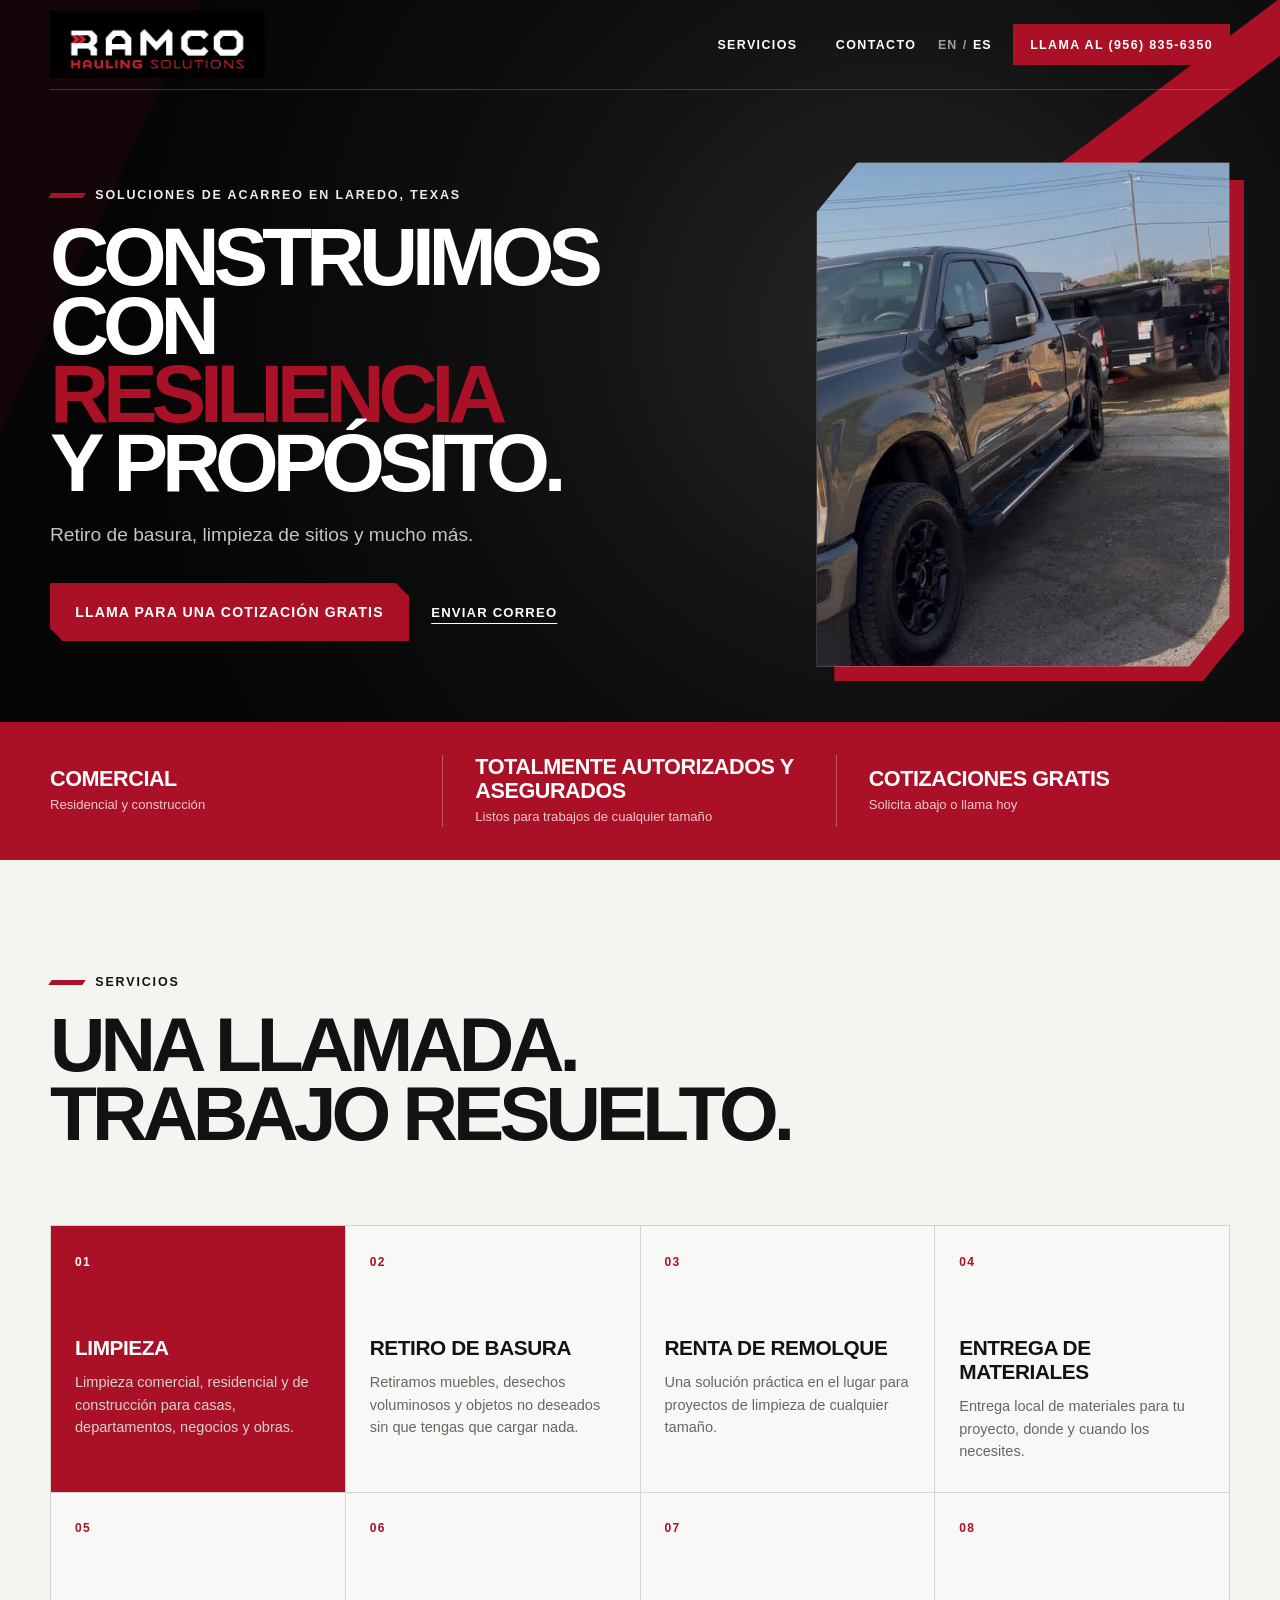
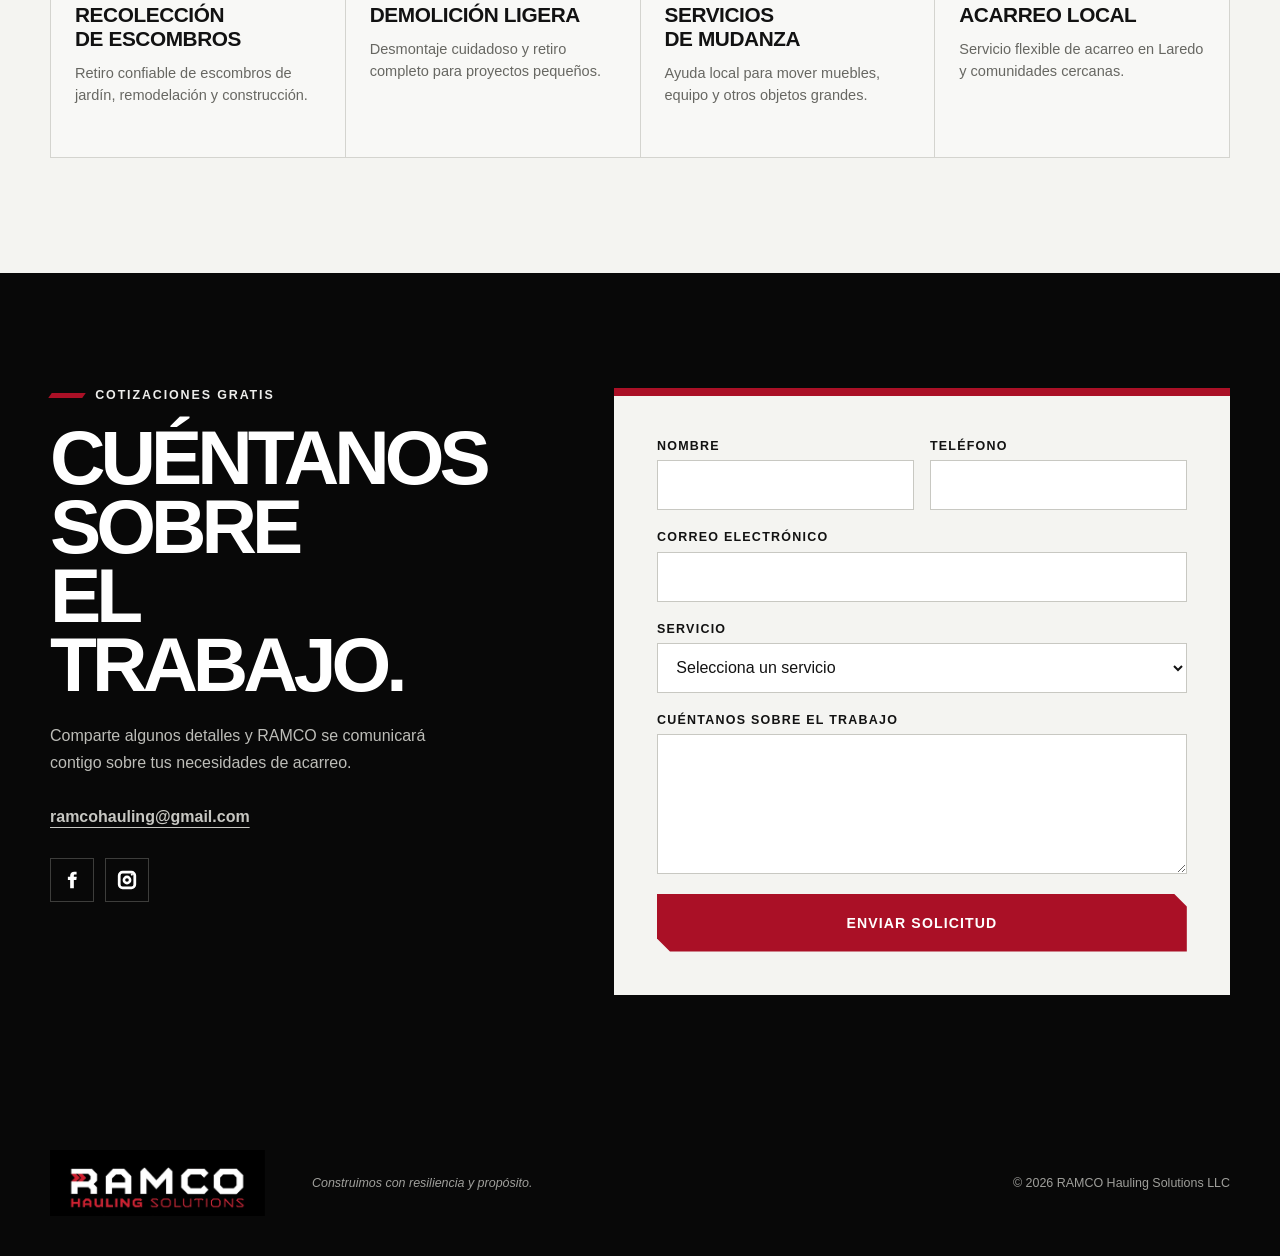
==== es/index.html @ fd47a734 "updated website, thanks ai" ====
<!doctype html>
<html lang="es">
  <head>
    <meta charset="UTF-8" />
    <meta name="viewport" content="width=device-width, initial-scale=1" />
    <meta name="theme-color" content="#080808" />
    <meta name="description" content="RAMCO Hauling Solutions ofrece retiro de basura, renta de remolques, entrega de materiales, recolección de escombros, demolición ligera, mudanzas y acarreo local en Laredo, Texas." />
    <meta property="og:title" content="RAMCO Hauling Solutions | Laredo, TX" />
    <meta property="og:description" content="Servicios confiables de acarreo para hogares, negocios y obras. Llámanos para una cotización gratis." />
    <meta property="og:type" content="website" />
    <link rel="canonical" href="https://ramco-hauling-solutions.awake-myna-1014.chatgpt.site/es/" />
    <link rel="alternate" hreflang="en" href="https://ramco-hauling-solutions.awake-myna-1014.chatgpt.site/" />
    <link rel="alternate" hreflang="es" href="https://ramco-hauling-solutions.awake-myna-1014.chatgpt.site/es/" />
    <link rel="alternate" hreflang="x-default" href="https://ramco-hauling-solutions.awake-myna-1014.chatgpt.site/" />
    <title>RAMCO Hauling Solutions | Laredo, TX</title>
    <link rel="icon" href="../assets/ramco-logo.jpg" type="image/jpeg" />
    <link rel="stylesheet" href="../styles.css" />
    <script type="application/ld+json">
      {
        "@context": "https://schema.org",
        "@type": "LocalBusiness",
        "name": "RAMCO Hauling Solutions LLC",
        "description": "Servicios autorizados y asegurados de acarreo para necesidades residenciales, comerciales y de construcción en Laredo, Texas.",
        "areaServed": "Laredo, Texas",
        "telephone": "+1-956-835-6350",
        "email": "ramcohauling@gmail.com",
        "slogan": "Construimos con resiliencia y propósito.",
        "serviceType": [
          "Limpieza comercial, residencial y de construcción",
          "Retiro de basura",
          "Renta de remolque de volteo",
          "Entrega de materiales",
          "Recolección de escombros",
          "Demolición ligera",
          "Servicios de mudanza",
          "Acarreo local"
        ]
      }
    </script>
  </head>
  <body>
    <a class="skip-link" href="#main">Saltar al contenido</a>

    <header class="site-header">
      <a class="brand" href="#top" aria-label="Inicio de RAMCO Hauling Solutions">
        <img src="../assets/ramco-logo.jpg" alt="RAMCO Hauling Solutions" />
      </a>
      <nav aria-label="Navegación principal">
        <a href="#services">Servicios</a>
        <a href="#contact">Contacto</a>
      </nav>
      <div class="language-switch" aria-label="Selector de idioma">
        <a href="/" lang="en">EN</a>
        <span aria-hidden="true">/</span>
        <a class="active" href="/es/" lang="es" aria-current="page">ES</a>
      </div>
      <a class="header-call" href="tel:+19568356350">Llama al (956) 835-6350</a>
    </header>

    <main id="main">
      <section class="hero" id="top">
        <div class="hero-content">
          <div class="hero-copy">
            <p class="eyebrow"><span></span> Soluciones de acarreo en Laredo, Texas</p>
            <h1>Construimos con<br /><em>resiliencia</em><br />y propósito.</h1>
            <p class="hero-lede">Retiro de basura, limpieza de sitios y mucho más.</p>
            <div class="hero-actions">
              <a class="button" href="tel:+19568356350">Llama para una cotización gratis</a>
              <a class="email-link" href="mailto:ramcohauling@gmail.com">Enviar correo</a>
            </div>
          </div>
          <figure class="hero-photo">
            <img src="../assets/ramco-truck.png" alt="Camioneta y remolque de RAMCO Hauling Solutions" />
          </figure>
        </div>

        <div class="hero-footer">
          <p><strong>Comercial</strong><span>Residencial y construcción</span></p>
          <p><strong>Totalmente autorizados y asegurados</strong><span>Listos para trabajos de cualquier tamaño</span></p>
          <p><strong>Cotizaciones gratis</strong><span>Solicita abajo o llama hoy</span></p>
        </div>
      </section>

      <section class="services" id="services">
        <div class="section-title">
          <p class="eyebrow dark"><span></span> Servicios</p>
          <h2>Una llamada.<br />Trabajo resuelto.</h2>
        </div>

        <div class="services-grid">
          <article class="service-card featured">
            <span>01</span>
            <h3>Limpieza</h3>
            <p>Limpieza comercial, residencial y de construcción para casas, departamentos, negocios y obras.</p>
          </article>
          <article class="service-card">
            <span>02</span>
            <h3>Retiro de basura</h3>
            <p>Retiramos muebles, desechos voluminosos y objetos no deseados sin que tengas que cargar nada.</p>
          </article>
          <article class="service-card">
            <span>03</span>
            <h3>Renta de remolque</h3>
            <p>Una solución práctica en el lugar para proyectos de limpieza de cualquier tamaño.</p>
          </article>
          <article class="service-card">
            <span>04</span>
            <h3>Entrega de materiales</h3>
            <p>Entrega local de materiales para tu proyecto, donde y cuando los necesites.</p>
          </article>
          <article class="service-card">
            <span>05</span>
            <h3>Recolección de escombros</h3>
            <p>Retiro confiable de escombros de jardín, remodelación y construcción.</p>
          </article>
          <article class="service-card">
            <span>06</span>
            <h3>Demolición ligera</h3>
            <p>Desmontaje cuidadoso y retiro completo para proyectos pequeños.</p>
          </article>
          <article class="service-card">
            <span>07</span>
            <h3>Servicios de mudanza</h3>
            <p>Ayuda local para mover muebles, equipo y otros objetos grandes.</p>
          </article>
          <article class="service-card">
            <span>08</span>
            <h3>Acarreo local</h3>
            <p>Servicio flexible de acarreo en Laredo y comunidades cercanas.</p>
          </article>
        </div>
      </section>

      <section class="contact" id="contact">
        <div class="contact-intro">
          <p class="eyebrow"><span></span> Cotizaciones gratis</p>
          <h2>Cuéntanos sobre<br />el trabajo.</h2>
          <p>Comparte algunos detalles y RAMCO se comunicará contigo sobre tus necesidades de acarreo.</p>
          <a href="mailto:ramcohauling@gmail.com">ramcohauling@gmail.com</a>
          <div class="social-icons" aria-label="Redes sociales de RAMCO">
            <span class="social-icon" aria-label="Facebook">
              <svg viewBox="0 0 24 24" aria-hidden="true">
                <path d="M14 8.5V7c0-.7.5-1 1.1-1H17V3h-2.6C11.8 3 10 4.6 10 7.3v1.2H7.5V12H10v9h4v-9h2.7l.5-3.5H14Z"/>
              </svg>
            </span>
            <span class="social-icon" aria-label="Instagram">
              <svg viewBox="0 0 24 24" aria-hidden="true">
                <path fill-rule="evenodd" d="M7.2 2h9.6A5.2 5.2 0 0 1 22 7.2v9.6a5.2 5.2 0 0 1-5.2 5.2H7.2A5.2 5.2 0 0 1 2 16.8V7.2A5.2 5.2 0 0 1 7.2 2Zm-.1 3A2.1 2.1 0 0 0 5 7.1v9.8A2.1 2.1 0 0 0 7.1 19h9.8a2.1 2.1 0 0 0 2.1-2.1V7.1A2.1 2.1 0 0 0 16.9 5H7.1Zm10.2 2.3a1.2 1.2 0 1 1 0-2.4 1.2 1.2 0 0 1 0 2.4ZM12 7.2a4.8 4.8 0 1 1 0 9.6 4.8 4.8 0 0 1 0-9.6Zm0 2.8a2 2 0 1 0 0 4 2 2 0 0 0 0-4Z" clip-rule="evenodd"/>
              </svg>
            </span>
          </div>
        </div>

        <form class="contact-form" action="https://formsubmit.co/ramcohauling@gmail.com" method="POST">
          <input type="hidden" name="_subject" value="Nueva consulta desde el sitio web de RAMCO" />
          <input type="hidden" name="_template" value="table" />
          <input type="hidden" name="_next" value="https://ramco-hauling-solutions.awake-myna-1014.chatgpt.site/es/thanks.html" />

          <div class="form-row">
            <label>
              Nombre
              <input type="text" name="Nombre" autocomplete="name" required />
            </label>
            <label>
              Teléfono
              <input type="tel" name="Teléfono" autocomplete="tel" required />
            </label>
          </div>

          <label>
            Correo electrónico
            <input type="email" name="email" autocomplete="email" required />
          </label>

          <label>
            Servicio
            <select name="Servicio" required>
              <option value="" selected disabled>Selecciona un servicio</option>
              <option>Limpieza</option>
              <option>Retiro de basura</option>
              <option>Renta de remolque</option>
              <option>Entrega de materiales</option>
              <option>Recolección de escombros</option>
              <option>Demolición ligera</option>
              <option>Servicios de mudanza</option>
              <option>Acarreo local</option>
            </select>
          </label>

          <label>
            Cuéntanos sobre el trabajo
            <textarea name="Detalles del proyecto" rows="5" required></textarea>
          </label>

          <button class="button form-button" type="submit">Enviar solicitud</button>
        </form>
      </section>
    </main>

    <footer>
      <div class="footer-brand">
        <img src="../assets/ramco-logo.jpg" alt="RAMCO Hauling Solutions" />
      </div>
      <p>Construimos con resiliencia y propósito.</p>
      <p>© <span id="year"></span> RAMCO Hauling Solutions LLC</p>
    </footer>

    <script src="../script.js"></script>
  </body>
</html>
---- styles.css ----
:root {
  --black: #080808;
  --ink: #121212;
  --paper: #f4f4f1;
  --white: #ffffff;
  --red: #aa1026;
  --red-dark: #7d0a1a;
  --line: #d4d4cf;
  --muted: #676762;
  --max-width: 1180px;
  font-family: "Arial Narrow", "Roboto Condensed", "Helvetica Neue", Arial, sans-serif;
  color: var(--ink);
  background: var(--paper);
  font-synthesis: none;
}

* { box-sizing: border-box; }
html { scroll-behavior: smooth; }
body {
  margin: 0;
  min-width: 320px;
  background: var(--paper);
  color: var(--ink);
  -webkit-font-smoothing: antialiased;
}
a { color: inherit; }
img { display: block; max-width: 100%; }

.skip-link {
  position: fixed;
  left: 1rem;
  top: -5rem;
  z-index: 100;
  padding: 0.8rem 1rem;
  background: var(--white);
  color: var(--black);
  font-weight: 800;
}
.skip-link:focus { top: 1rem; }

.site-header {
  position: absolute;
  top: 0;
  left: 50%;
  z-index: 10;
  width: min(calc(100% - 3rem), var(--max-width));
  min-height: 90px;
  transform: translateX(-50%);
  display: flex;
  align-items: center;
  gap: 1.35rem;
  border-bottom: 1px solid rgba(255, 255, 255, 0.18);
  color: var(--white);
}
.brand { width: 215px; overflow: hidden; }
.brand img,
.footer-brand img {
  width: 100%;
  aspect-ratio: 3.25 / 1;
  object-fit: cover;
  object-position: center 47%;
}
.site-header nav {
  margin-left: auto;
  display: flex;
  align-items: center;
  gap: clamp(1.5rem, 3vw, 2.7rem);
}
.site-header nav a,
.header-call {
  font-size: 0.78rem;
  font-weight: 900;
  letter-spacing: 0.11em;
  text-decoration: none;
  text-transform: uppercase;
}
.site-header nav a:hover,
.site-header nav a:focus-visible { color: #d32c43; }
.language-switch {
  display: flex;
  align-items: center;
  gap: 0.35rem;
  color: #9f9f9b;
  font-size: 0.78rem;
  font-weight: 900;
  letter-spacing: 0.08em;
}
.language-switch a {
  color: inherit;
  text-decoration: none;
}
.language-switch a:hover,
.language-switch a:focus-visible,
.language-switch a.active { color: var(--white); }
.header-call {
  padding: 0.8rem 1rem;
  border: 1px solid var(--red);
  background: var(--red);
}
.header-call:hover,
.header-call:focus-visible {
  background: var(--white);
  color: var(--red-dark);
}

.hero {
  position: relative;
  min-height: 720px;
  padding-top: 90px;
  overflow: hidden;
  background:
    linear-gradient(115deg, rgba(170, 16, 38, 0.09) 0 12%, transparent 12%),
    radial-gradient(circle at 70% 38%, #252525 0, #111111 35%, #050505 72%);
  color: var(--white);
}
.hero::before,
.hero::after {
  content: "";
  position: absolute;
  right: -255px;
  background: var(--red);
  transform: rotate(-37deg);
  pointer-events: none;
}
.hero::before { top: 68px; width: 680px; height: 46px; }
.hero::after { bottom: 118px; width: 510px; height: 12px; opacity: 0.62; }
.hero-content {
  position: relative;
  z-index: 2;
  width: min(calc(100% - 3rem), var(--max-width));
  min-height: 535px;
  margin: 0 auto;
  padding: 72px 0 55px;
  display: grid;
  grid-template-columns: minmax(0, 1.25fr) minmax(300px, 0.75fr);
  gap: clamp(2.5rem, 6vw, 5.5rem);
  align-items: center;
}

.hero-copy {
  max-width: 700px;
}
.hero-photo {
  position: relative;
  height: 505px;
  margin: 0;
  isolation: isolate;
}
.hero-photo::before {
  content: "";
  position: absolute;
  inset: 18px -14px -14px 18px;
  z-index: -1;
  background: var(--red);
  clip-path: polygon(10% 0, 100% 0, 100% 90%, 90% 100%, 0 100%, 0 10%);
}
.hero-photo img {
  width: 100%;
  height: 100%;
  border: 1px solid rgba(255, 255, 255, 0.22);
  object-fit: cover;
  object-position: 48% 46%;
  clip-path: polygon(10% 0, 100% 0, 100% 90%, 90% 100%, 0 100%, 0 10%);
}
.eyebrow {
  display: flex;
  align-items: center;
  gap: 0.7rem;
  margin: 0 0 1.25rem;
  color: #ededeb;
  font-size: 0.78rem;
  line-height: 1.2;
  font-weight: 900;
  letter-spacing: 0.15em;
  text-transform: uppercase;
}
.eyebrow span {
  width: 34px;
  height: 5px;
  background: var(--red);
  transform: skewX(-35deg);
}
.eyebrow.dark { color: var(--ink); }
h1, h2, h3, p { margin-top: 0; }
h1, h2, h3 { text-wrap: balance; }
h1 {
  margin-bottom: 1.4rem;
  font-size: clamp(3.8rem, 6.4vw, 7rem);
  line-height: 0.84;
  letter-spacing: -0.075em;
  text-transform: uppercase;
  font-weight: 950;
}
h1 em { display: inline-block; color: var(--red); font-style: normal; }
.hero-lede {
  max-width: 590px;
  margin-bottom: 2rem;
  color: #c4c4c0;
  font-family: Arial, sans-serif;
  font-size: clamp(1rem, 1.8vw, 1.2rem);
  line-height: 1.6;
}
.hero-actions {
  display: flex;
  align-items: center;
  gap: 1.4rem;
  flex-wrap: wrap;
}
.button {
  min-height: 58px;
  padding: 0.9rem 1.45rem;
  display: inline-flex;
  align-items: center;
  justify-content: center;
  border: 2px solid var(--red);
  background: var(--red);
  color: var(--white);
  font-size: 0.88rem;
  font-weight: 900;
  letter-spacing: 0.08em;
  text-decoration: none;
  text-transform: uppercase;
  clip-path: polygon(0 0, calc(100% - 13px) 0, 100% 13px, 100% 100%, 13px 100%, 0 calc(100% - 13px));
  transition: color 170ms ease, background 170ms ease, transform 170ms ease;
}
.button:hover,
.button:focus-visible {
  background: var(--white);
  color: var(--red-dark);
  transform: translateY(-2px);
}
.email-link {
  padding: 0.75rem 0;
  color: var(--white);
  font-size: 0.82rem;
  font-weight: 900;
  letter-spacing: 0.09em;
  text-transform: uppercase;
  text-underline-offset: 0.4rem;
}
.hero-footer {
  position: relative;
  z-index: 2;
  min-height: 138px;
  padding: 1.8rem max(1.5rem, calc((100% - var(--max-width)) / 2));
  display: grid;
  grid-template-columns: repeat(3, 1fr);
  gap: 0;
  align-items: center;
  background: var(--red);
}
.hero-footer p {
  min-height: 72px;
  margin: 0;
  padding: 0 2rem;
  display: flex;
  flex-direction: column;
  justify-content: center;
  border-right: 1px solid rgba(255, 255, 255, 0.3);
  color: var(--white);
}
.hero-footer p:first-child { padding-left: 0; }
.hero-footer p:last-child { border-right: 0; padding-right: 0; }
.hero-footer strong {
  margin-bottom: 0.35rem;
  font-size: clamp(1.05rem, 2vw, 1.35rem);
  line-height: 1.1;
  letter-spacing: -0.02em;
  text-transform: uppercase;
}
.hero-footer span {
  color: #f2c7ce;
  font-family: Arial, sans-serif;
  font-size: 0.82rem;
  line-height: 1.4;
}

.services {
  padding: clamp(5rem, 9vw, 8.5rem) max(1.5rem, calc((100% - var(--max-width)) / 2));
  background: var(--paper);
}
.section-title { margin-bottom: clamp(3rem, 6vw, 5rem); }
h2 {
  margin-bottom: 0;
  font-size: clamp(3rem, 6vw, 6rem);
  line-height: 0.9;
  letter-spacing: -0.065em;
  text-transform: uppercase;
  font-weight: 950;
}
.services-grid {
  display: grid;
  grid-template-columns: repeat(4, 1fr);
  border-top: 1px solid var(--line);
  border-left: 1px solid var(--line);
}
.service-card {
  min-height: 265px;
  padding: 1.8rem 1.5rem;
  border-right: 1px solid var(--line);
  border-bottom: 1px solid var(--line);
  background: rgba(255, 255, 255, 0.32);
  transition: background 170ms ease, color 170ms ease, transform 170ms ease;
}
.service-card:hover {
  z-index: 1;
  background: var(--black);
  color: var(--white);
  transform: translateY(-4px);
}
.service-card.featured {
  background: var(--red);
  color: var(--white);
}
.service-card > span {
  display: block;
  margin-bottom: 4.2rem;
  color: var(--red);
  font-size: 0.75rem;
  font-weight: 900;
  letter-spacing: 0.12em;
}
.service-card:hover > span,
.service-card.featured > span { color: var(--white); }
.service-card h3 {
  margin: 0 0 0.7rem;
  font-size: 1.3rem;
  line-height: 1.15;
  letter-spacing: -0.02em;
  text-transform: uppercase;
}
.service-card p {
  margin: 0;
  color: var(--muted);
  font-family: Arial, sans-serif;
  font-size: 0.91rem;
  line-height: 1.55;
}
.service-card:hover p,
.service-card.featured p { color: #d5d5d1; }

.contact {
  padding: clamp(5rem, 9vw, 8rem) max(1.5rem, calc((100% - var(--max-width)) / 2));
  display: grid;
  grid-template-columns: 0.75fr 1.25fr;
  gap: clamp(4rem, 10vw, 10rem);
  align-items: start;
  background: var(--black);
  color: var(--white);
}
.contact-intro h2 { color: var(--white); }
.contact-intro > p:not(.eyebrow) {
  max-width: 430px;
  margin: 1.5rem 0 2rem;
  color: #bdbdb8;
  font-family: Arial, sans-serif;
  font-size: 1rem;
  line-height: 1.65;
}
.contact-intro > a {
  display: block;
  width: fit-content;
  margin-top: 1rem;
  color: #c7c7c2;
  font-family: Arial, sans-serif;
  font-size: 1rem;
  font-weight: 700;
  text-underline-offset: 0.3rem;
  overflow-wrap: anywhere;
}
.contact-intro .contact-phone {
  margin-top: 0;
  font-family: "Arial Narrow", "Helvetica Neue", Arial, sans-serif;
  font-size: clamp(2rem, 4vw, 3.6rem);
  line-height: 1;
  letter-spacing: -0.05em;
  font-weight: 950;
  text-decoration: none;
}
.social-icons {
  margin-top: 2rem;
  display: flex;
  gap: 0.7rem;
}
.social-icon {
  width: 44px;
  height: 44px;
  display: grid;
  place-items: center;
  border: 1px solid #3d3d3b;
  color: var(--white);
}
.social-icon svg {
  width: 22px;
  height: 22px;
  fill: currentColor;
}

.contact-form {
  padding: clamp(1.6rem, 4vw, 2.7rem);
  display: grid;
  gap: 1.25rem;
  border-top: 8px solid var(--red);
  background: var(--paper);
  color: var(--ink);
}
.form-row {
  display: grid;
  grid-template-columns: 1fr 1fr;
  gap: 1rem;
}
.contact-form label {
  display: grid;
  gap: 0.45rem;
  font-size: 0.78rem;
  font-weight: 900;
  letter-spacing: 0.1em;
  text-transform: uppercase;
}
.contact-form input,
.contact-form select,
.contact-form textarea {
  width: 100%;
  min-height: 50px;
  padding: 0.8rem 0.9rem;
  border: 1px solid #c8c8c2;
  border-radius: 0;
  background: var(--white);
  color: var(--ink);
  font: 1rem/1.4 Arial, sans-serif;
}
.contact-form textarea {
  min-height: 130px;
  resize: vertical;
}
.contact-form input:focus,
.contact-form select:focus,
.contact-form textarea:focus {
  outline: 3px solid rgba(170, 16, 38, 0.22);
  border-color: var(--red);
}
.form-button {
  width: 100%;
  border: 0;
  cursor: pointer;
}

.thanks-page {
  min-height: 100vh;
  padding: 2rem;
  display: grid;
  place-items: center;
  background:
    linear-gradient(115deg, rgba(170, 16, 38, 0.1) 0 12%, transparent 12%),
    radial-gradient(circle at 70% 38%, #252525 0, #111111 35%, #050505 72%);
  color: var(--white);
}
.thanks-card {
  width: min(100%, 700px);
  padding: clamp(2rem, 7vw, 5rem);
  border-top: 9px solid var(--red);
  background: var(--black);
}
.thanks-card > img {
  width: 230px;
  height: 72px;
  margin-bottom: 3rem;
  object-fit: cover;
  object-position: center 47%;
}
.thanks-card h1 { margin-bottom: 1rem; }
.thanks-card > p:not(.eyebrow) {
  margin-bottom: 2rem;
  color: #c4c4c0;
  font-family: Arial, sans-serif;
  font-size: 1rem;
  line-height: 1.6;
}

footer {
  padding: 2.5rem max(1.5rem, calc((100% - var(--max-width)) / 2));
  display: grid;
  grid-template-columns: 230px 1fr auto;
  gap: 2rem;
  align-items: center;
  background: var(--black);
  color: var(--white);
}
.footer-brand { width: 215px; overflow: hidden; }
footer p {
  margin: 0;
  color: #9f9f9b;
  font-family: Arial, sans-serif;
  font-size: 0.78rem;
  line-height: 1.5;
}
footer p:first-of-type { font-style: italic; }

@media (prefers-reduced-motion: reduce) {
  html { scroll-behavior: auto; }
  *, *::before, *::after { transition-duration: 0.01ms !important; }
}

@media (max-width: 840px) {
  .site-header nav { display: none; }
  .site-header .language-switch { margin-left: auto; }
  .hero-content {
    grid-template-columns: minmax(0, 1fr) minmax(250px, 0.62fr);
    gap: 2rem;
  }
  .hero-photo { height: 450px; }
  .hero-footer { grid-template-columns: 1fr 1fr; }
  .hero-footer p:last-child { grid-column: 1 / -1; }
  .services-grid { grid-template-columns: repeat(2, 1fr); }
  .contact { gap: 4rem; }
  footer { grid-template-columns: 220px 1fr; }
  footer p:last-child { grid-column: 1 / -1; }
}

@media (max-width: 620px) {
  .site-header {
    width: min(calc(100% - 2rem), var(--max-width));
    min-height: 76px;
  }
  .brand { width: 150px; }
  .site-header .header-call { display: none; }
  .language-switch { font-size: 0.82rem; }
  .header-call {
    margin-left: auto;
    padding: 0.7rem 0.75rem;
    font-size: 0.75rem;
  }
  .hero { min-height: auto; padding-top: 76px; }
  .hero-content {
    width: min(calc(100% - 2rem), var(--max-width));
    min-height: auto;
    padding: 70px 0;
    grid-template-columns: 1fr;
    gap: 3rem;
  }
  h1 { font-size: clamp(3.8rem, 19vw, 6.3rem); }
  .hero-photo {
    width: min(100%, 430px);
    height: 440px;
    justify-self: center;
  }
  .hero-actions { align-items: stretch; }
  .hero-actions .button { width: 100%; }
  .hero-footer { grid-template-columns: 1fr; gap: 0.7rem; }
  .hero-footer p:last-child { grid-column: auto; }
  .hero-footer p {
    min-height: auto;
    padding: 0.8rem 0;
    border-right: 0;
    border-bottom: 1px solid rgba(255, 255, 255, 0.3);
  }
  .hero-footer p:last-child { border-bottom: 0; }
  .contact { grid-template-columns: 1fr; gap: 3rem; }
  .services-grid { grid-template-columns: 1fr; }
  .service-card { min-height: 225px; }
  .service-card > span { margin-bottom: 2.8rem; }
  .form-row { grid-template-columns: 1fr; }
  footer { grid-template-columns: 1fr; align-items: start; }
  .footer-brand { width: 185px; }
  footer p:last-child { grid-column: auto; }
}
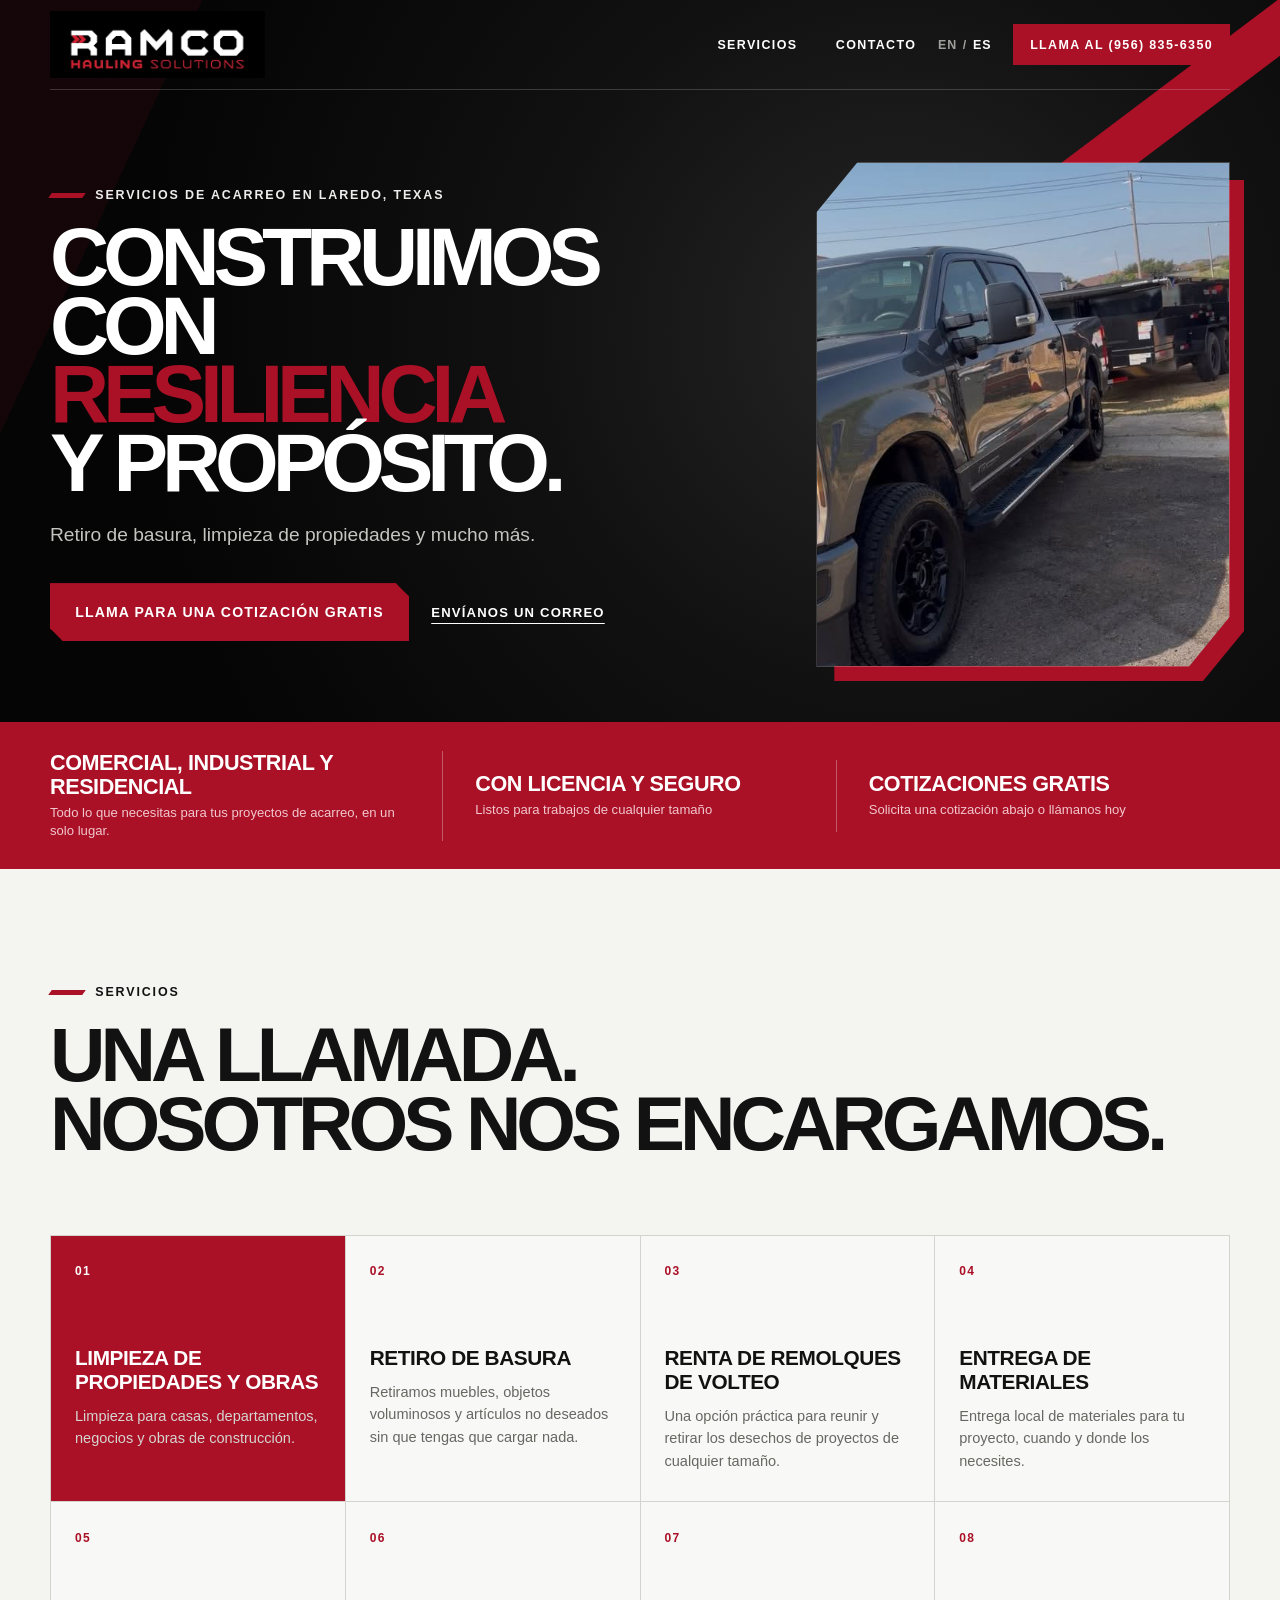
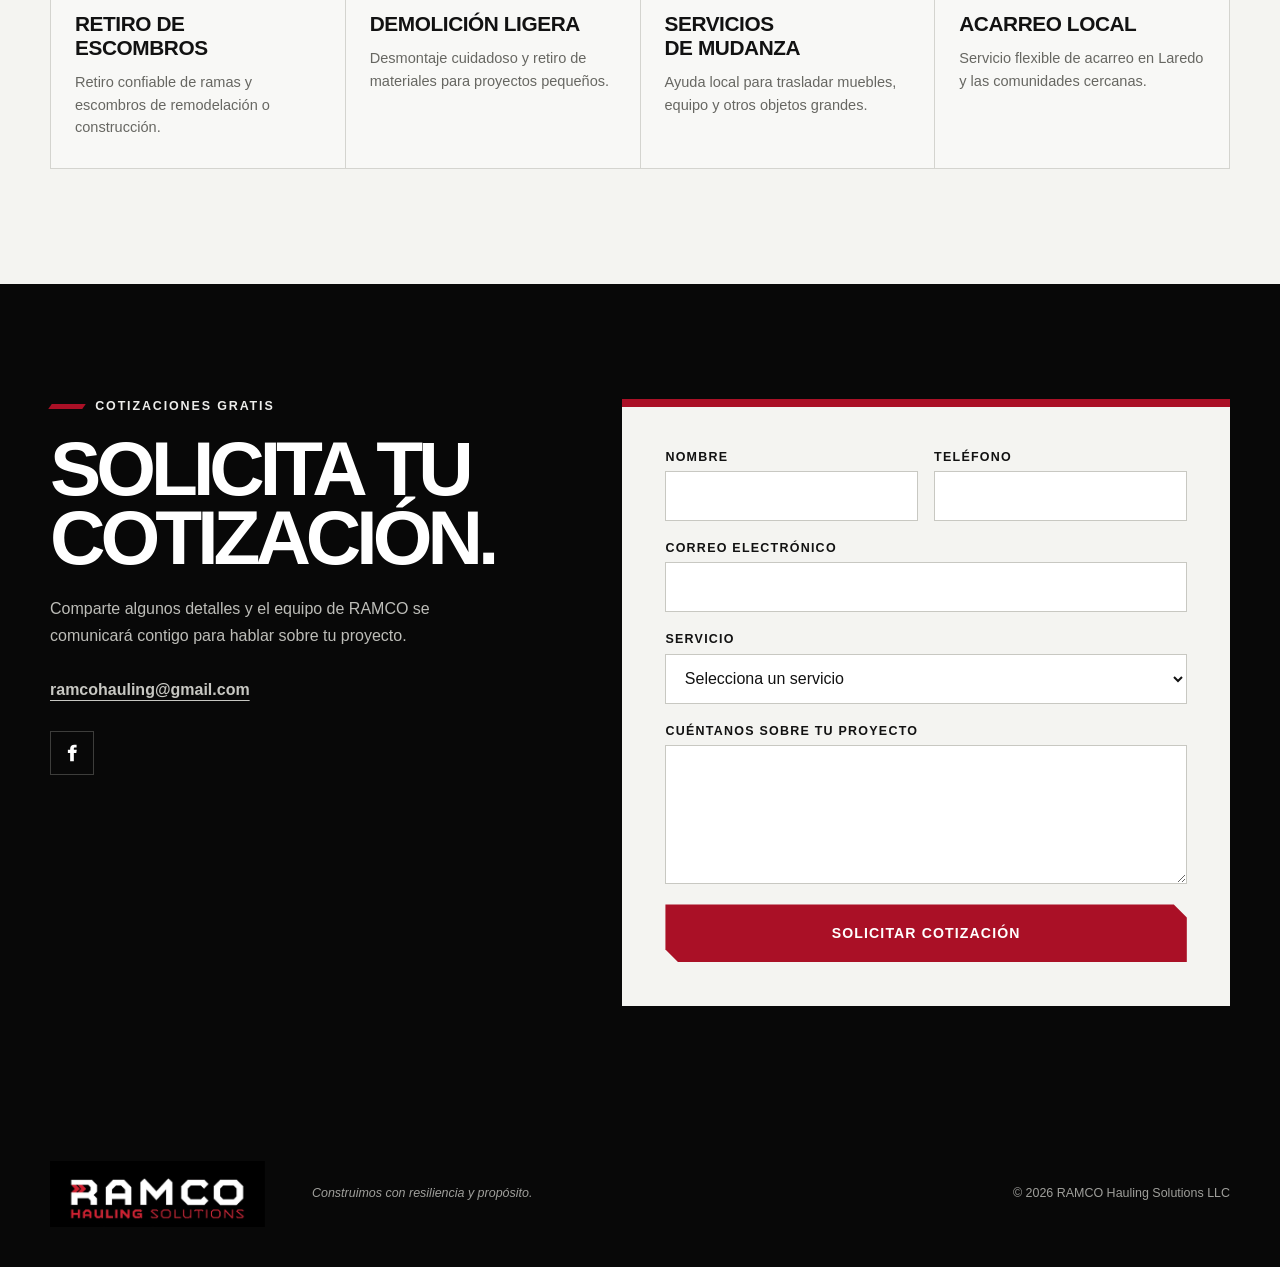
==== commit 15652fb1: "Updated spanish version" ====
--- a/es/index.html
+++ b/es/index.html
@@ -4,33 +4,73 @@
     <meta charset="UTF-8" />
     <meta name="viewport" content="width=device-width, initial-scale=1" />
     <meta name="theme-color" content="#080808" />
-    <meta name="description" content="RAMCO Hauling Solutions ofrece retiro de basura, renta de remolques, entrega de materiales, recolección de escombros, demolición ligera, mudanzas y acarreo local en Laredo, Texas." />
-    <meta property="og:title" content="RAMCO Hauling Solutions | Laredo, TX" />
-    <meta property="og:description" content="Servicios confiables de acarreo para hogares, negocios y obras. Llámanos para una cotización gratis." />
+
+    <meta
+      name="description"
+      content="RAMCO Hauling Solutions ofrece retiro de basura y artículos no deseados, renta de remolques de volteo, entrega de materiales, retiro de escombros, demolición ligera, mudanzas y acarreo local en Laredo, Texas."
+    />
+
+    <meta
+      property="og:title"
+      content="RAMCO Hauling Solutions | Laredo, TX"
+    />
+
+    <meta
+      property="og:description"
+      content="Servicios confiables de acarreo para proyectos residenciales, comerciales y de construcción. Llámanos para una cotización gratis."
+    />
+
     <meta property="og:type" content="website" />
-    <link rel="canonical" href="https://ramco-hauling-solutions.awake-myna-1014.chatgpt.site/es/" />
-    <link rel="alternate" hreflang="en" href="https://ramco-hauling-solutions.awake-myna-1014.chatgpt.site/" />
-    <link rel="alternate" hreflang="es" href="https://ramco-hauling-solutions.awake-myna-1014.chatgpt.site/es/" />
-    <link rel="alternate" hreflang="x-default" href="https://ramco-hauling-solutions.awake-myna-1014.chatgpt.site/" />
+
+    <link
+      rel="canonical"
+      href="https://ramco-hauling-solutions.awake-myna-1014.chatgpt.site/es/"
+    />
+
+    <link
+      rel="alternate"
+      hreflang="en"
+      href="https://ramco-hauling-solutions.awake-myna-1014.chatgpt.site/"
+    />
+
+    <link
+      rel="alternate"
+      hreflang="es"
+      href="https://ramco-hauling-solutions.awake-myna-1014.chatgpt.site/es/"
+    />
+
+    <link
+      rel="alternate"
+      hreflang="x-default"
+      href="https://ramco-hauling-solutions.awake-myna-1014.chatgpt.site/"
+    />
+
     <title>RAMCO Hauling Solutions | Laredo, TX</title>
-    <link rel="icon" href="../assets/ramco-logo.jpg" type="image/jpeg" />
+
+    <link
+      rel="icon"
+      href="../assets/ramco-logo.jpg"
+      type="image/jpeg"
+    />
+
     <link rel="stylesheet" href="../styles.css" />
+
     <script type="application/ld+json">
       {
         "@context": "https://schema.org",
         "@type": "LocalBusiness",
         "name": "RAMCO Hauling Solutions LLC",
-        "description": "Servicios autorizados y asegurados de acarreo para necesidades residenciales, comerciales y de construcción en Laredo, Texas.",
+        "description": "RAMCO Hauling Solutions es una empresa con licencia y seguro que ofrece servicios de acarreo para proyectos residenciales, comerciales y de construcción en Laredo, Texas.",
         "areaServed": "Laredo, Texas",
         "telephone": "+1-956-835-6350",
         "email": "ramcohauling@gmail.com",
         "slogan": "Construimos con resiliencia y propósito.",
         "serviceType": [
-          "Limpieza comercial, residencial y de construcción",
-          "Retiro de basura",
-          "Renta de remolque de volteo",
+          "Limpieza residencial, comercial y de obras",
+          "Retiro de basura y artículos no deseados",
+          "Renta de remolques de volteo",
           "Entrega de materiales",
-          "Recolección de escombros",
+          "Retiro de escombros",
           "Demolición ligera",
           "Servicios de mudanza",
           "Acarreo local"
@@ -38,149 +78,310 @@
       }
     </script>
   </head>
+
   <body>
-    <a class="skip-link" href="#main">Saltar al contenido</a>
+    <a class="skip-link" href="#main">
+      Saltar al contenido principal
+    </a>
 
     <header class="site-header">
-      <a class="brand" href="#top" aria-label="Inicio de RAMCO Hauling Solutions">
-        <img src="../assets/ramco-logo.jpg" alt="RAMCO Hauling Solutions" />
+      <a
+        class="brand"
+        href="#top"
+        aria-label="Inicio de RAMCO Hauling Solutions"
+      >
+        <img
+          src="../assets/ramco-logo.jpg"
+          alt="RAMCO Hauling Solutions"
+        />
       </a>
+
       <nav aria-label="Navegación principal">
         <a href="#services">Servicios</a>
         <a href="#contact">Contacto</a>
       </nav>
+
       <div class="language-switch" aria-label="Selector de idioma">
         <a href="/" lang="en">EN</a>
         <span aria-hidden="true">/</span>
-        <a class="active" href="/es/" lang="es" aria-current="page">ES</a>
+        <a
+          class="active"
+          href="/es/"
+          lang="es"
+          aria-current="page"
+        >
+          ES
+        </a>
       </div>
-      <a class="header-call" href="tel:+19568356350">Llama al (956) 835-6350</a>
+
+      <a class="header-call" href="tel:+19568356350">
+        Llama al (956) 835-6350
+      </a>
     </header>
 
     <main id="main">
       <section class="hero" id="top">
         <div class="hero-content">
           <div class="hero-copy">
-            <p class="eyebrow"><span></span> Soluciones de acarreo en Laredo, Texas</p>
-            <h1>Construimos con<br /><em>resiliencia</em><br />y propósito.</h1>
-            <p class="hero-lede">Retiro de basura, limpieza de sitios y mucho más.</p>
+            <p class="eyebrow">
+              <span></span>
+              Servicios de acarreo en Laredo, Texas
+            </p>
+
+            <h1>
+              Construimos con<br />
+              <em>resiliencia</em><br />
+              y propósito.
+            </h1>
+
+            <p class="hero-lede">
+              Retiro de basura, limpieza de propiedades y mucho más.
+            </p>
+
             <div class="hero-actions">
-              <a class="button" href="tel:+19568356350">Llama para una cotización gratis</a>
-              <a class="email-link" href="mailto:ramcohauling@gmail.com">Enviar correo</a>
+              <a class="button" href="tel:+19568356350">
+                Llama para una cotización gratis
+              </a>
+
+              <a
+                class="email-link"
+                href="mailto:ramcohauling@gmail.com"
+              >
+                Envíanos un correo
+              </a>
             </div>
           </div>
+
           <figure class="hero-photo">
-            <img src="../assets/ramco-truck.png" alt="Camioneta y remolque de RAMCO Hauling Solutions" />
+            <img
+              src="../assets/ramco-truck.png"
+              alt="Camioneta y remolque de RAMCO Hauling Solutions"
+            />
           </figure>
         </div>
 
         <div class="hero-footer">
-          <p><strong>Comercial</strong><span>Residencial y construcción</span></p>
-          <p><strong>Totalmente autorizados y asegurados</strong><span>Listos para trabajos de cualquier tamaño</span></p>
-          <p><strong>Cotizaciones gratis</strong><span>Solicita abajo o llama hoy</span></p>
+          <p>
+            <strong>Comercial, Industrial y Residencial</strong>
+            <span>Todo lo que necesitas para tus proyectos de acarreo, en un solo lugar.</span>
+          </p>
+
+          <p>
+            <strong>Con licencia y seguro</strong>
+            <span>Listos para trabajos de cualquier tamaño</span>
+          </p>
+
+          <p>
+            <strong>Cotizaciones gratis</strong>
+            <span>Solicita una cotización abajo o llámanos hoy</span>
+          </p>
         </div>
       </section>
 
       <section class="services" id="services">
         <div class="section-title">
-          <p class="eyebrow dark"><span></span> Servicios</p>
-          <h2>Una llamada.<br />Trabajo resuelto.</h2>
+          <p class="eyebrow dark">
+            <span></span>
+            Servicios
+          </p>
+
+          <h2>
+            Una llamada.<br />
+            Nosotros nos encargamos.
+          </h2>
         </div>
 
         <div class="services-grid">
           <article class="service-card featured">
             <span>01</span>
-            <h3>Limpieza</h3>
-            <p>Limpieza comercial, residencial y de construcción para casas, departamentos, negocios y obras.</p>
-          </article>
+            <h3>Limpieza de propiedades y obras</h3>
+            <p>
+              Limpieza para casas, departamentos, negocios y obras de
+              construcción.
+            </p>
+          </article>
+
           <article class="service-card">
             <span>02</span>
             <h3>Retiro de basura</h3>
-            <p>Retiramos muebles, desechos voluminosos y objetos no deseados sin que tengas que cargar nada.</p>
-          </article>
+            <p>
+              Retiramos muebles, objetos voluminosos y artículos no
+              deseados sin que tengas que cargar nada.
+            </p>
+          </article>
+
           <article class="service-card">
             <span>03</span>
-            <h3>Renta de remolque</h3>
-            <p>Una solución práctica en el lugar para proyectos de limpieza de cualquier tamaño.</p>
-          </article>
+            <h3>Renta de remolques de volteo</h3>
+            <p>
+              Una opción práctica para reunir y retirar los desechos de
+              proyectos de cualquier tamaño.
+            </p>
+          </article>
+
           <article class="service-card">
             <span>04</span>
             <h3>Entrega de materiales</h3>
-            <p>Entrega local de materiales para tu proyecto, donde y cuando los necesites.</p>
-          </article>
+            <p>
+              Entrega local de materiales para tu proyecto, cuando y
+              donde los necesites.
+            </p>
+          </article>
+
           <article class="service-card">
             <span>05</span>
-            <h3>Recolección de escombros</h3>
-            <p>Retiro confiable de escombros de jardín, remodelación y construcción.</p>
-          </article>
+            <h3>Retiro de escombros</h3>
+            <p>
+              Retiro confiable de ramas y escombros de remodelación o
+              construcción.
+            </p>
+          </article>
+
           <article class="service-card">
             <span>06</span>
             <h3>Demolición ligera</h3>
-            <p>Desmontaje cuidadoso y retiro completo para proyectos pequeños.</p>
-          </article>
+            <p>
+              Desmontaje cuidadoso y retiro de materiales para proyectos
+              pequeños.
+            </p>
+          </article>
+
           <article class="service-card">
             <span>07</span>
             <h3>Servicios de mudanza</h3>
-            <p>Ayuda local para mover muebles, equipo y otros objetos grandes.</p>
-          </article>
+            <p>
+              Ayuda local para trasladar muebles, equipo y otros objetos
+              grandes.
+            </p>
+          </article>
+
           <article class="service-card">
             <span>08</span>
             <h3>Acarreo local</h3>
-            <p>Servicio flexible de acarreo en Laredo y comunidades cercanas.</p>
+            <p>
+              Servicio flexible de acarreo en Laredo y las comunidades
+              cercanas.
+            </p>
           </article>
         </div>
       </section>
 
       <section class="contact" id="contact">
         <div class="contact-intro">
-          <p class="eyebrow"><span></span> Cotizaciones gratis</p>
-          <h2>Cuéntanos sobre<br />el trabajo.</h2>
-          <p>Comparte algunos detalles y RAMCO se comunicará contigo sobre tus necesidades de acarreo.</p>
-          <a href="mailto:ramcohauling@gmail.com">ramcohauling@gmail.com</a>
-          <div class="social-icons" aria-label="Redes sociales de RAMCO">
-            <span class="social-icon" aria-label="Facebook">
+          <p class="eyebrow">
+            <span></span>
+            Cotizaciones gratis
+          </p>
+
+          <h2>
+            Solicita tu cotización.
+          </h2>
+
+          <p>
+            Comparte algunos detalles y el equipo de RAMCO se comunicará
+            contigo para hablar sobre tu proyecto.
+          </p>
+
+          <a href="mailto:ramcohauling@gmail.com">
+            ramcohauling@gmail.com
+          </a>
+
+          <div class="social-icons" aria-label="RAMCO social media">
+            <a
+            class="social-icon"
+            href="https://www.facebook.com/ramcohauling"
+            target="_blank"
+            rel="noopener noreferrer"
+            aria-label="Visit RAMCO Hauling on Facebook"
+          >
+            <svg
+              viewBox="0 0 24 24"
+              aria-hidden="true"
+            >
+              <path d="M14 8.5V7c0-.7.5-1 1.1-1H17V3h-2.6C11.8 3 10 4.6 10 7.3v1.2H7.5V12H10v9h4v-9h2.7l.5-3.5H14Z"/>
+            </svg>
+          </a>
+
+            <!--
+            <span class="social-icon" aria-label="Instagram">
               <svg viewBox="0 0 24 24" aria-hidden="true">
-                <path d="M14 8.5V7c0-.7.5-1 1.1-1H17V3h-2.6C11.8 3 10 4.6 10 7.3v1.2H7.5V12H10v9h4v-9h2.7l.5-3.5H14Z"/>
+                <path
+                  fill-rule="evenodd"
+                  d="M7.2 2h9.6A5.2 5.2 0 0 1 22 7.2v9.6a5.2 5.2 0 0 1-5.2 5.2H7.2A5.2 5.2 0 0 1 2 16.8V7.2A5.2 5.2 0 0 1 7.2 2Zm-.1 3A2.1 2.1 0 0 0 5 7.1v9.8A2.1 2.1 0 0 0 7.1 19h9.8a2.1 2.1 0 0 0 2.1-2.1V7.1A2.1 2.1 0 0 0 16.9 5H7.1Zm10.2 2.3a1.2 1.2 0 1 1 0-2.4 1.2 1.2 0 0 1 0 2.4ZM12 7.2a4.8 4.8 0 1 1 0 9.6 4.8 4.8 0 0 1 0-9.6Zm0 2.8a2 2 0 1 0 0 4 2 2 0 0 0 0-4Z"
+                  clip-rule="evenodd"
+                />
               </svg>
             </span>
-            <span class="social-icon" aria-label="Instagram">
-              <svg viewBox="0 0 24 24" aria-hidden="true">
-                <path fill-rule="evenodd" d="M7.2 2h9.6A5.2 5.2 0 0 1 22 7.2v9.6a5.2 5.2 0 0 1-5.2 5.2H7.2A5.2 5.2 0 0 1 2 16.8V7.2A5.2 5.2 0 0 1 7.2 2Zm-.1 3A2.1 2.1 0 0 0 5 7.1v9.8A2.1 2.1 0 0 0 7.1 19h9.8a2.1 2.1 0 0 0 2.1-2.1V7.1A2.1 2.1 0 0 0 16.9 5H7.1Zm10.2 2.3a1.2 1.2 0 1 1 0-2.4 1.2 1.2 0 0 1 0 2.4ZM12 7.2a4.8 4.8 0 1 1 0 9.6 4.8 4.8 0 0 1 0-9.6Zm0 2.8a2 2 0 1 0 0 4 2 2 0 0 0 0-4Z" clip-rule="evenodd"/>
-              </svg>
-            </span>
+            -->
           </div>
         </div>
 
-        <form class="contact-form" action="https://formsubmit.co/ramcohauling@gmail.com" method="POST">
-          <input type="hidden" name="_subject" value="Nueva consulta desde el sitio web de RAMCO" />
-          <input type="hidden" name="_template" value="table" />
-          <input type="hidden" name="_next" value="https://ramco-hauling-solutions.awake-myna-1014.chatgpt.site/es/thanks.html" />
+        <form
+          class="contact-form"
+          action="https://formsubmit.co/ramcohauling@gmail.com"
+          method="POST"
+        >
+          <input
+            type="hidden"
+            name="_subject"
+            value="Nueva consulta desde el sitio web de RAMCO"
+          />
+
+          <input
+            type="hidden"
+            name="_template"
+            value="table"
+          />
+
+          <input
+            type="hidden"
+            name="_next"
+            value="https://ramco-hauling-solutions.awake-myna-1014.chatgpt.site/es/thanks.html"
+          />
 
           <div class="form-row">
             <label>
               Nombre
-              <input type="text" name="Nombre" autocomplete="name" required />
+              <input
+                type="text"
+                name="Nombre"
+                autocomplete="name"
+                required
+              />
             </label>
+
             <label>
               Teléfono
-              <input type="tel" name="Teléfono" autocomplete="tel" required />
+              <input
+                type="tel"
+                name="Teléfono"
+                autocomplete="tel"
+                required
+              />
             </label>
           </div>
 
           <label>
             Correo electrónico
-            <input type="email" name="email" autocomplete="email" required />
+            <input
+              type="email"
+              name="email"
+              autocomplete="email"
+              required
+            />
           </label>
 
           <label>
             Servicio
             <select name="Servicio" required>
-              <option value="" selected disabled>Selecciona un servicio</option>
-              <option>Limpieza</option>
+              <option value="" selected disabled>
+                Selecciona un servicio
+              </option>
+              <option>Limpieza de propiedades y obras</option>
               <option>Retiro de basura</option>
-              <option>Renta de remolque</option>
+              <option>Renta de remolques de volteo</option>
               <option>Entrega de materiales</option>
-              <option>Recolección de escombros</option>
+              <option>Retiro de escombros</option>
               <option>Demolición ligera</option>
               <option>Servicios de mudanza</option>
               <option>Acarreo local</option>
@@ -188,23 +389,39 @@
           </label>
 
           <label>
-            Cuéntanos sobre el trabajo
-            <textarea name="Detalles del proyecto" rows="5" required></textarea>
+            Cuéntanos sobre tu proyecto
+            <textarea
+              name="Detalles del proyecto"
+              rows="5"
+              required
+            ></textarea>
           </label>
 
-          <button class="button form-button" type="submit">Enviar solicitud</button>
+          <button
+            class="button form-button"
+            type="submit"
+          >
+            Solicitar cotización
+          </button>
         </form>
       </section>
     </main>
 
     <footer>
       <div class="footer-brand">
-        <img src="../assets/ramco-logo.jpg" alt="RAMCO Hauling Solutions" />
+        <img
+          src="../assets/ramco-logo.jpg"
+          alt="RAMCO Hauling Solutions"
+        />
       </div>
+
       <p>Construimos con resiliencia y propósito.</p>
-      <p>© <span id="year"></span> RAMCO Hauling Solutions LLC</p>
+
+      <p>
+        © <span id="year"></span> RAMCO Hauling Solutions LLC
+      </p>
     </footer>
 
     <script src="../script.js"></script>
   </body>
-</html>
+</html>
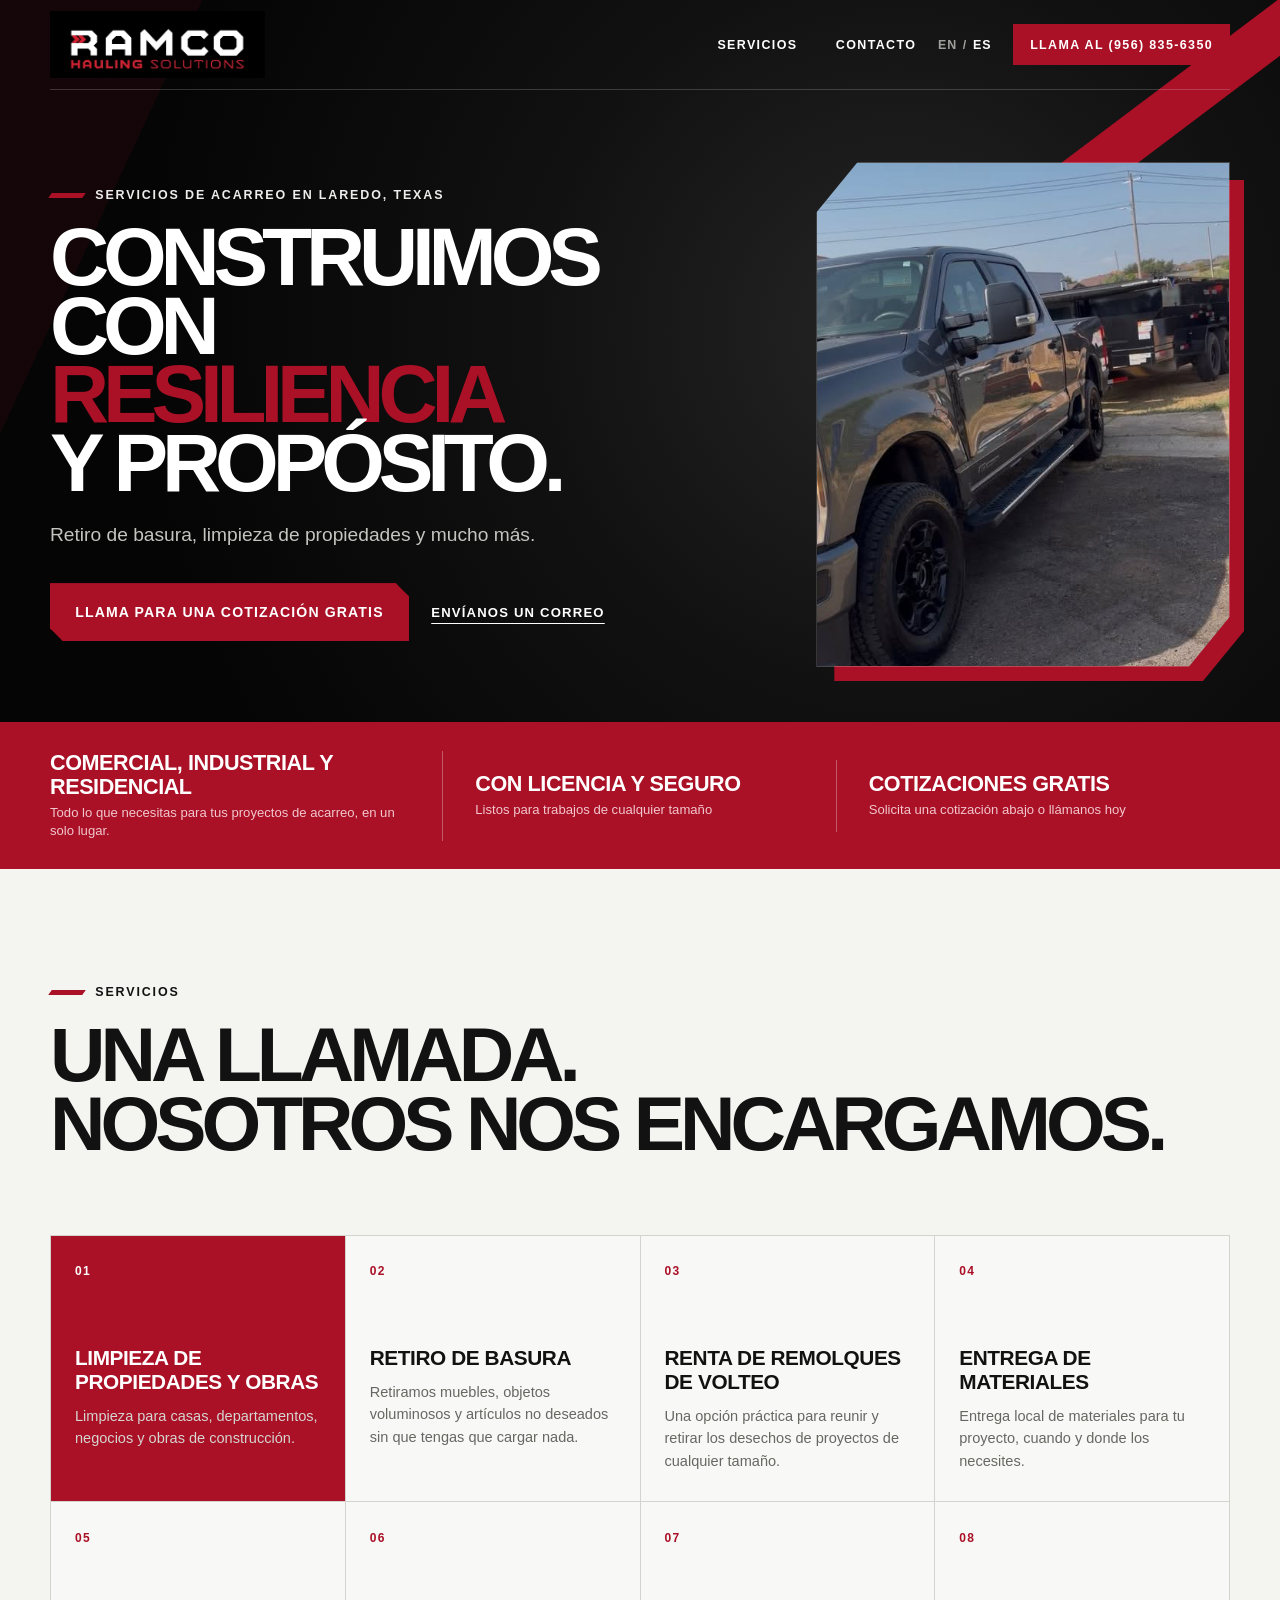
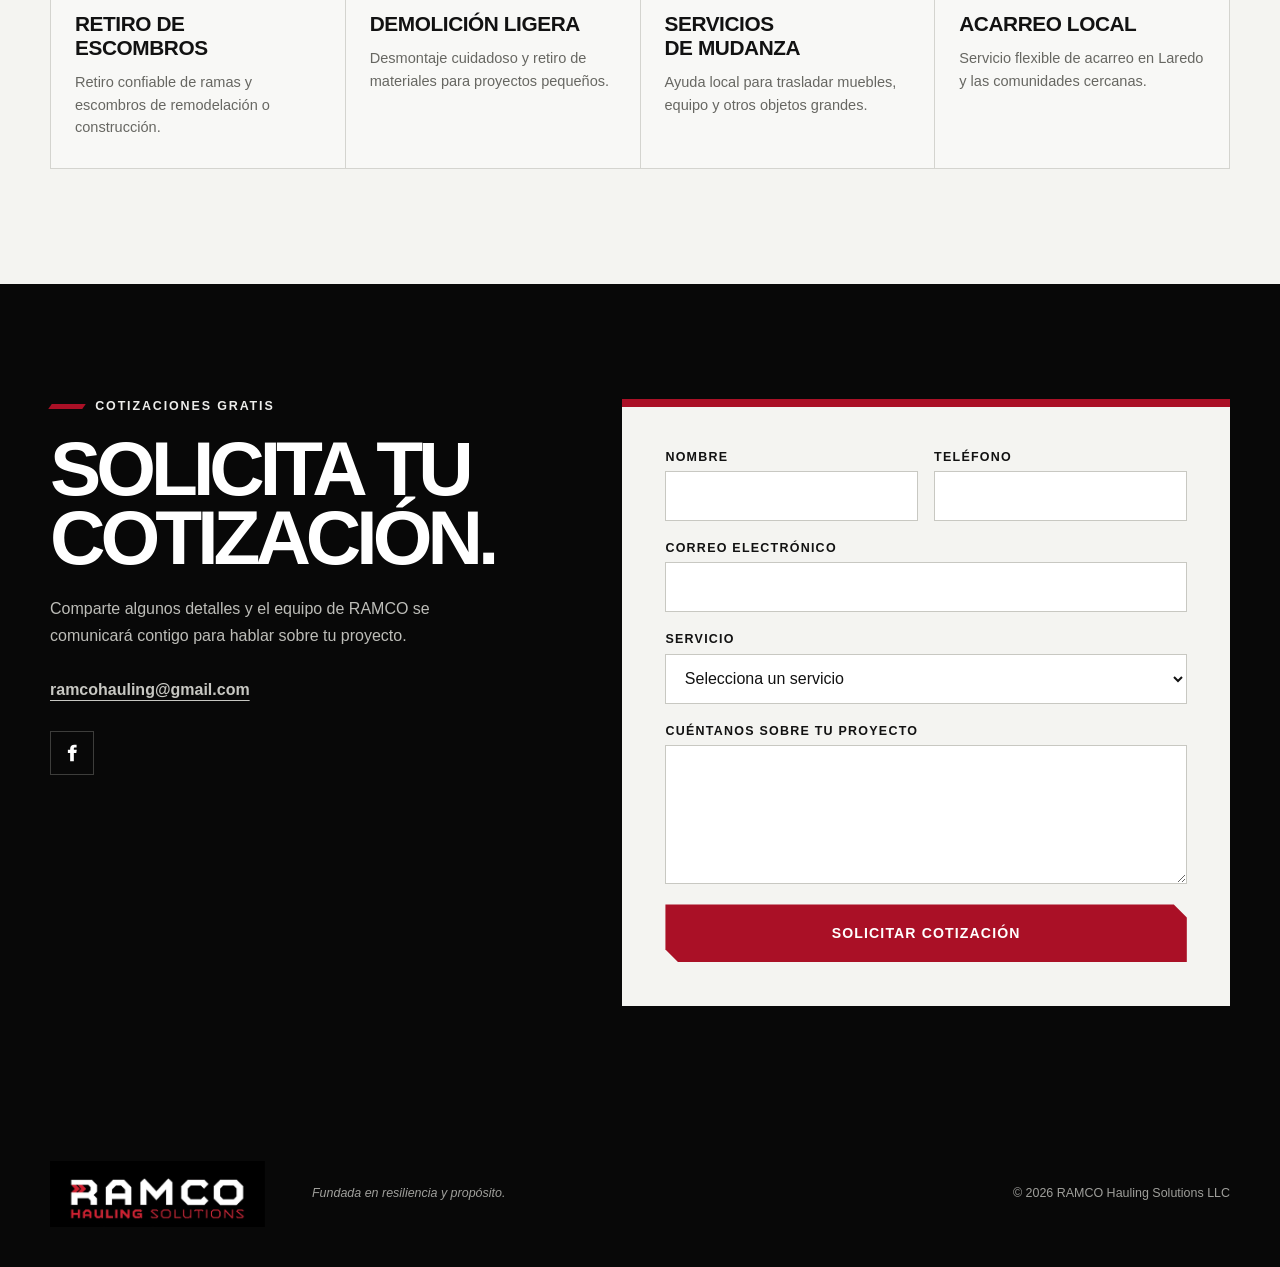
==== commit f902d097: "updated text to fundada" ====
--- a/es/index.html
+++ b/es/index.html
@@ -64,7 +64,7 @@
         "areaServed": "Laredo, Texas",
         "telephone": "+1-956-835-6350",
         "email": "ramcohauling@gmail.com",
-        "slogan": "Construimos con resiliencia y propósito.",
+        "slogan": "Fundada en resiliencia y propósito.",
         "serviceType": [
           "Limpieza residencial, comercial y de obras",
           "Retiro de basura y artículos no deseados",
@@ -415,7 +415,7 @@
         />
       </div>
 
-      <p>Construimos con resiliencia y propósito.</p>
+      <p>Fundada en resiliencia y propósito.</p>
 
       <p>
         © <span id="year"></span> RAMCO Hauling Solutions LLC
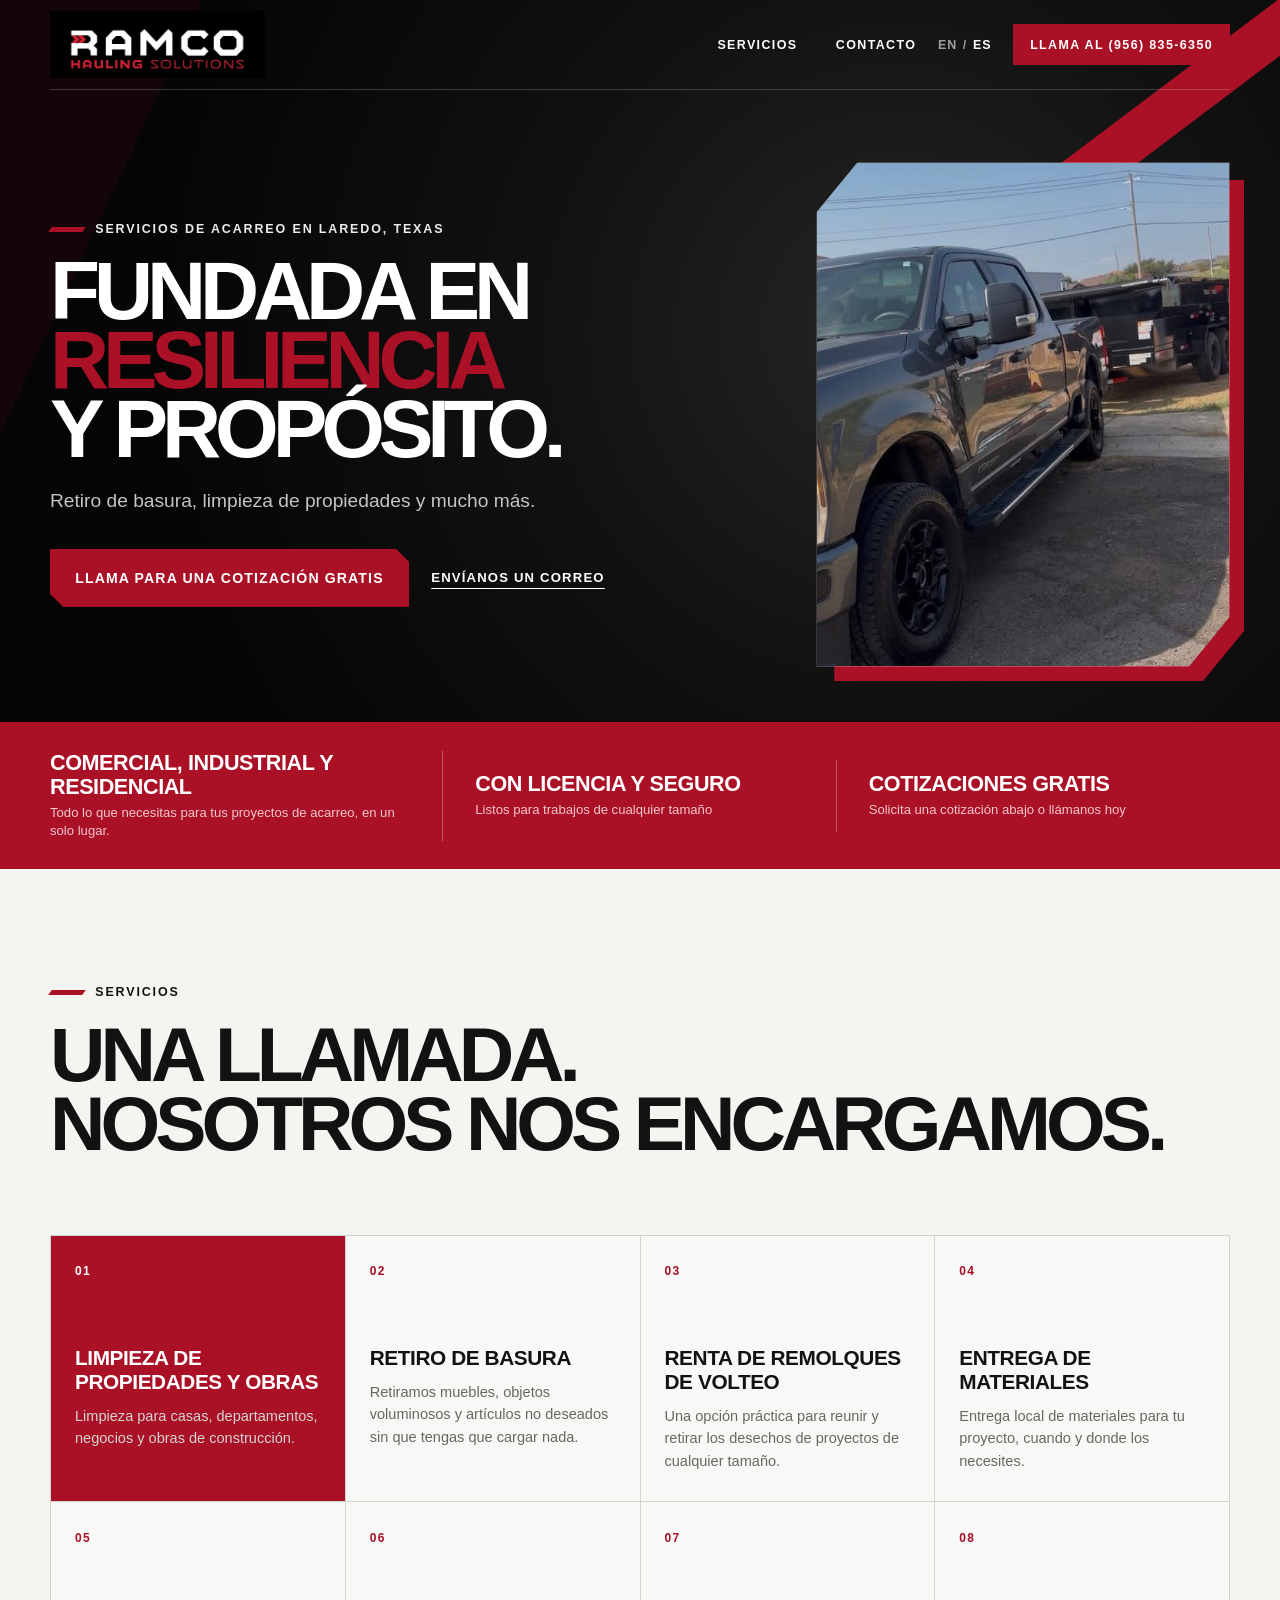
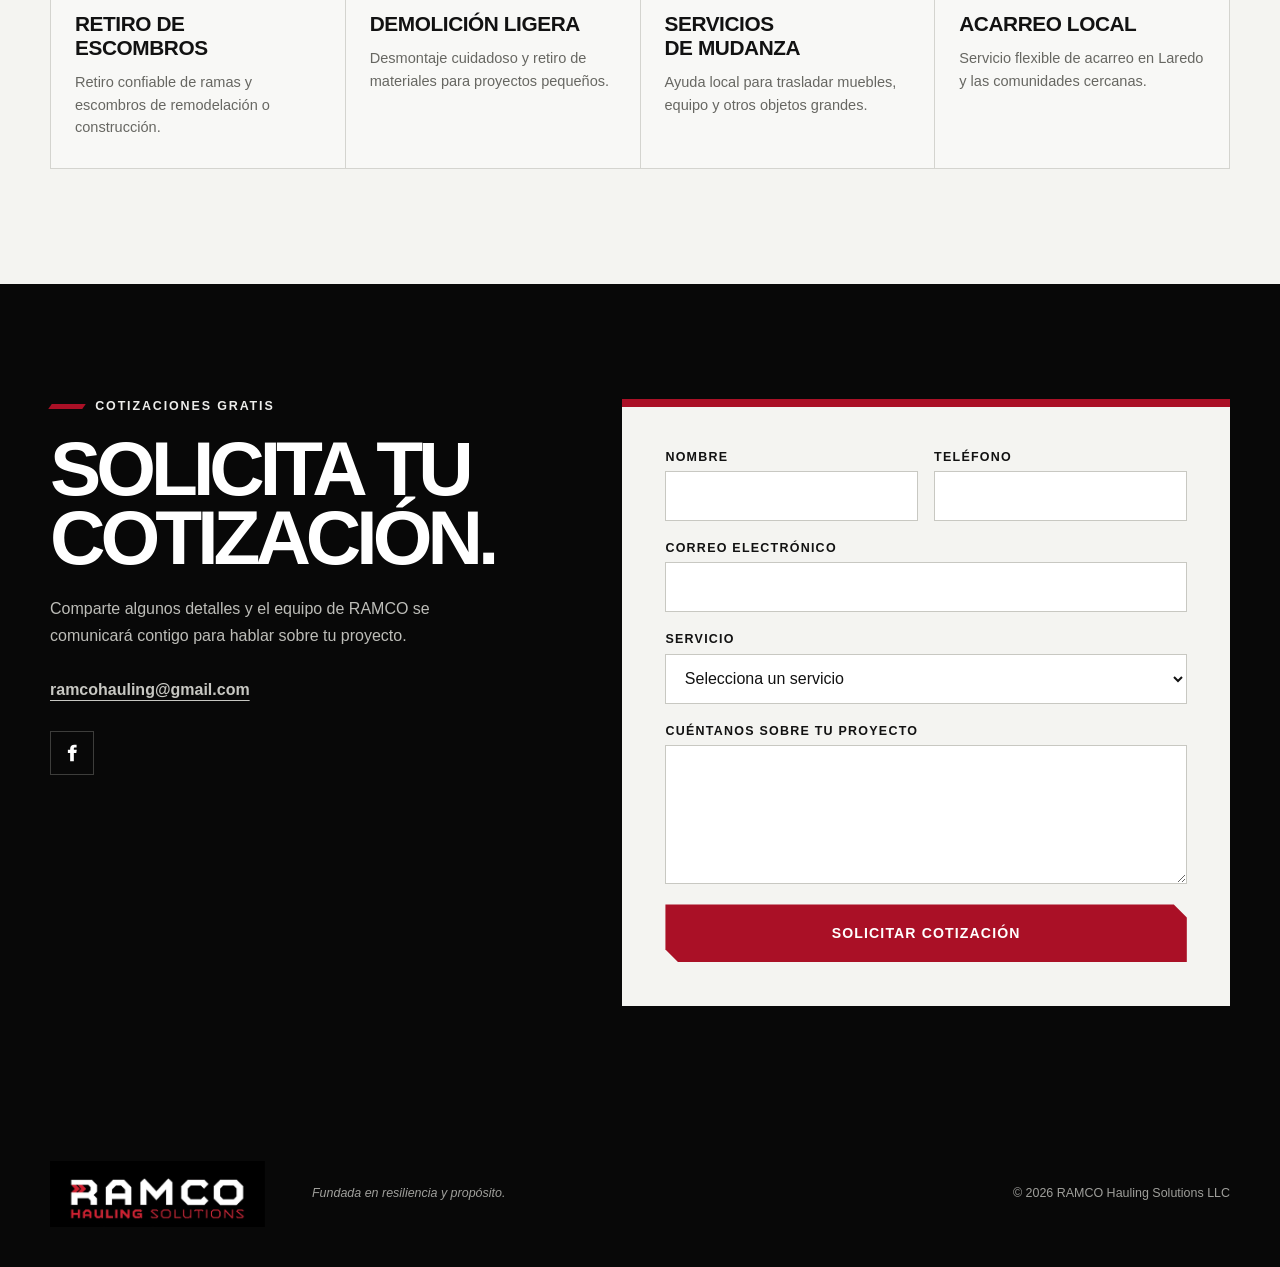
==== commit ede2913f: "text update" ====
--- a/es/index.html
+++ b/es/index.html
@@ -129,7 +129,7 @@
             </p>
 
             <h1>
-              Construimos con<br />
+              Fundada en<br />
               <em>resiliencia</em><br />
               y propósito.
             </h1>
